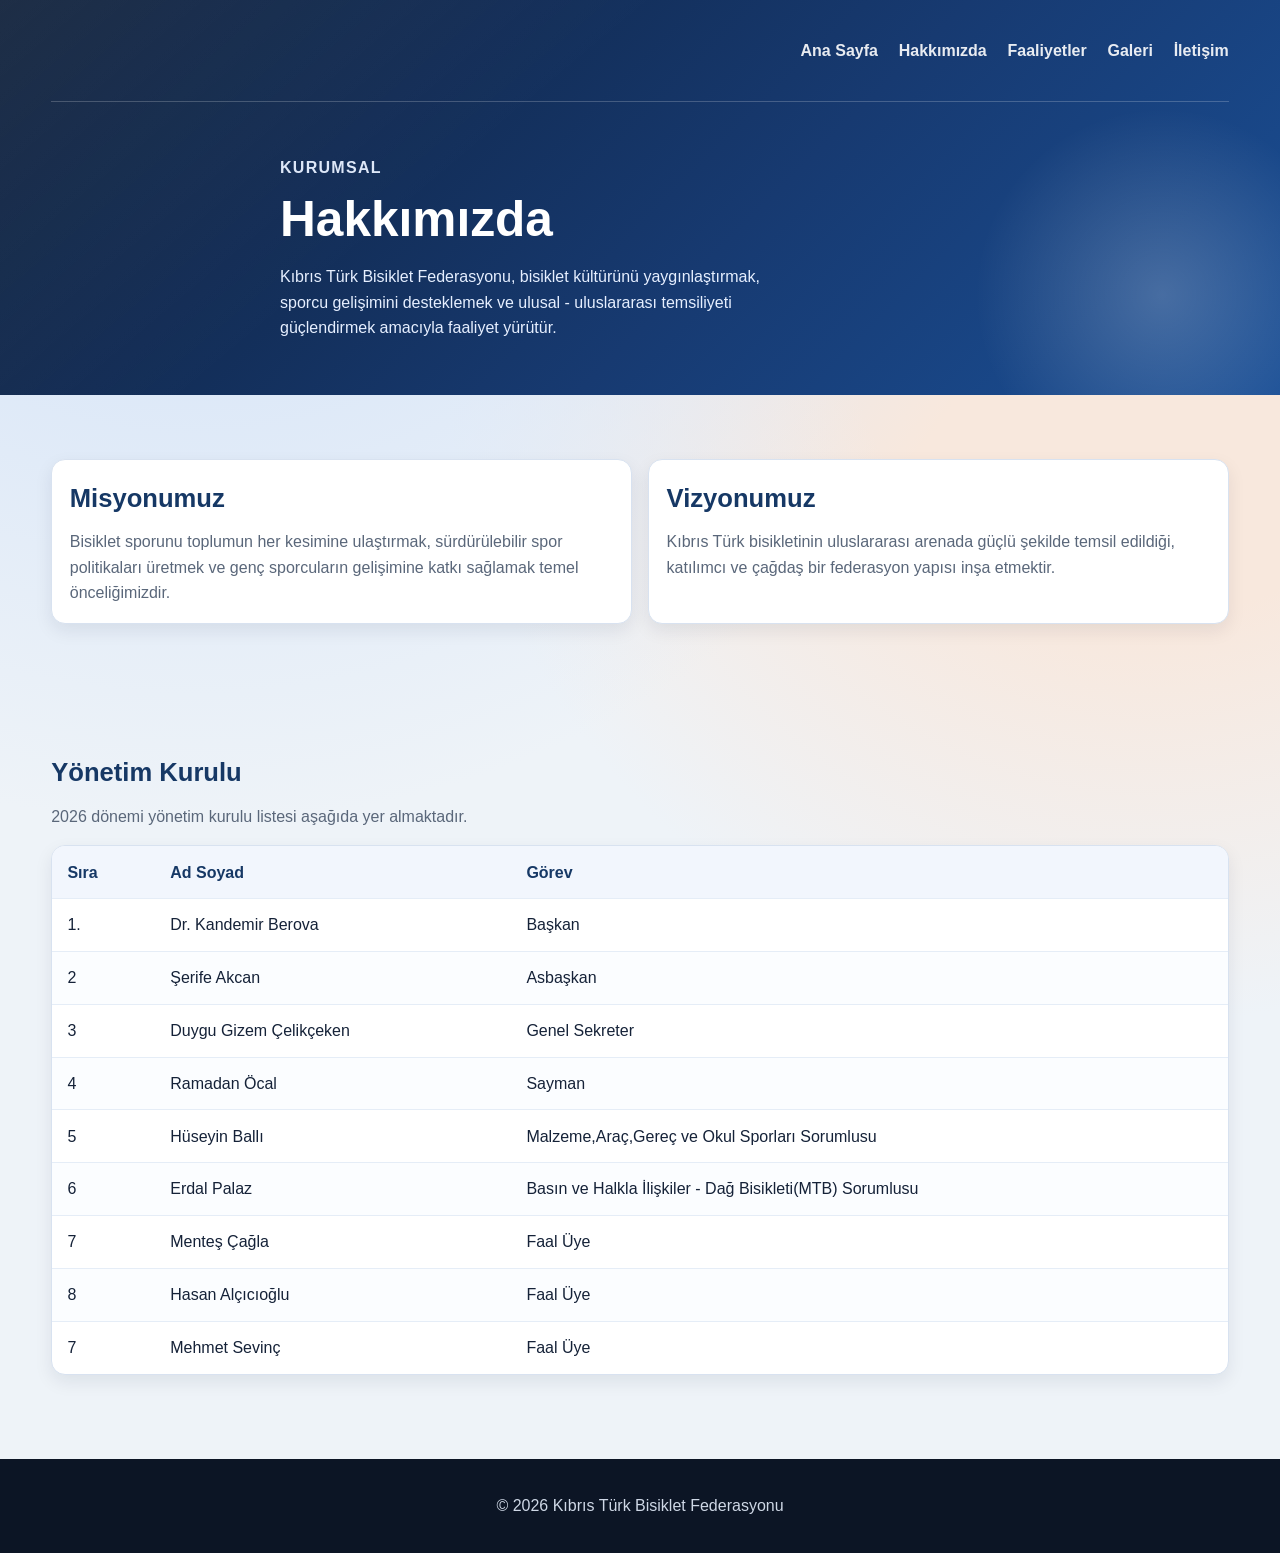
==== hakkimizda.html @ 2a04a649 "Update hakkimizda.html" ====
<!DOCTYPE html>
<html lang="tr">
  <head>
    <meta charset="UTF-8" />
    <meta name="viewport" content="width=device-width, initial-scale=1.0" />
    <title>Hakkımızda | Kıbrıs Türk Bisiklet Federasyonu</title>
    <link rel="stylesheet" href="styles.css" />
  </head>
  <body>
    <header class="hero page-hero">
      <nav class="container nav">
        <a class="brand" href="index.html" aria-label="KTBF Ana Sayfa">
          <img src="logo.svg" alt="KTBF logosu" />
        </a>
        <ul>
          <li><a href="index.html">Ana Sayfa</a></li>
          <li><a href="hakkimizda.html" aria-current="page">Hakkımızda</a></li>
          <li><a href="index.html#faaliyetler">Faaliyetler</a></li>
          <li><a href="index.html#galeri">Galeri</a></li>
          <li><a href="index.html#iletisim">İletişim</a></li>
        </ul>
      </nav>
      <section class="container hero-content page-hero-content">
        <p class="tag">Kurumsal</p>
        <h1>Hakkımızda</h1>
        <p>
          Kıbrıs Türk Bisiklet Federasyonu, bisiklet kültürünü yaygınlaştırmak,
          sporcu gelişimini desteklemek ve ulusal - uluslararası temsiliyeti
          güçlendirmek amacıyla faaliyet yürütür.
        </p>
      </section>
    </header>

    <main>
      <section class="container section about-layout">
        <article class="about-card">
          <h2>Misyonumuz</h2>
          <p>
            Bisiklet sporunu toplumun her kesimine ulaştırmak, sürdürülebilir
            spor politikaları üretmek ve genç sporcuların gelişimine katkı
            sağlamak temel önceliğimizdir.
          </p>
        </article>

        <article class="about-card">
          <h2>Vizyonumuz</h2>
          <p>
            Kıbrıs Türk bisikletinin uluslararası arenada güçlü şekilde temsil
            edildiği, katılımcı ve çağdaş bir federasyon yapısı inşa etmektir.
          </p>
        </article>
      </section>

      <section class="container section board-section">
        <h2>Yönetim Kurulu</h2>
        <p>2026 dönemi yönetim kurulu listesi aşağıda yer almaktadır.</p>

        <div class="table-wrap" role="region" aria-label="Yönetim kurulu tablosu">
          <table class="board-table">
            <thead>
              <tr>
                <th scope="col">Sıra</th>
                <th scope="col">Ad Soyad</th>
                <th scope="col">Görev</th>
              </tr>
            </thead>
            <tbody>
              <tr>
                <td>1.</td>
                <td>Dr. Kandemir Berova</td>
                <td>Başkan</td>
              </tr>
              <tr>
                <td>2</td>
                <td>Şerife Akcan</td>
                <td>Asbaşkan</td>
              </tr>
              <tr>
                <td>3</td>
                <td>Duygu Gizem Çelikçeken</td>
                <td>Genel Sekreter</td>
              </tr>
              <tr>
                <td>4</td>
                <td>Ramadan Öcal</td>
                <td>Sayman</td>
              </tr>
              <tr>
                <td>5</td>
                <td>Hüseyin Ballı</td>
                <td>Malzeme,Araç,Gereç ve Okul Sporları Sorumlusu</td>
              </tr>
              <tr>
                <td>6</td>
                <td>Erdal Palaz</td>
                <td>Basın ve Halkla İlişkiler - Dağ Bisikleti(MTB) Sorumlusu</td></tr>
                <tr>
                <td>7</td>
                <td>Menteş Çağla</td>
                <td>Faal Üye</td>
              </tr>
                <tr>
                <td>8</td>
                <td>Hasan Alçıcıoğlu</td>
                <td>Faal Üye</td>
              </tr>
                <tr>
                <td>7</td>
                <td>Mehmet Sevinç</td>
                <td>Faal Üye</td>
              </tr>
            </tbody>
          </table>
        </div>
      </section>
    </main>

    <footer>
      <div class="container">
        <p>© 2026 Kıbrıs Türk Bisiklet Federasyonu</p>
      </div>
    </footer>
  </body>
</html>
---- styles.css ----
:root {
  --bg: #eef3f8;
  --surface: #ffffff;
  --text: #152238;
  --muted: #5a677a;
  --primary: #0f5ec7;
  --accent: #ef5a21;
  --dark: #0d1e38;
  --card: #ffffff;
  --ring: rgba(15, 94, 199, 0.22);
}

* {
  box-sizing: border-box;
}

html {
  scroll-behavior: smooth;
}

body {
  margin: 0;
  font-family: "Trebuchet MS", "Segoe UI", sans-serif;
  color: var(--text);
  background:
    radial-gradient(circle at 15% -5%, #dce8f8 0 22%, transparent 46%),
    radial-gradient(circle at 90% 20%, #f8e8dd 0 18%, transparent 42%),
    var(--bg);
  line-height: 1.6;
}

.container {
  width: min(1180px, 92%);
  margin: 0 auto;
}

.hero {
  background:
    linear-gradient(140deg, rgba(255, 255, 255, 0.07), transparent 38%),
    linear-gradient(135deg, var(--dark), #173a71 58%, #1a4f96);
  color: #fff;
  padding-bottom: 3.8rem;
  position: relative;
  overflow: hidden;
}

.hero::after {
  content: "";
  position: absolute;
  inset: auto -8% -120px auto;
  width: 440px;
  height: 440px;
  background: radial-gradient(circle, rgba(255, 255, 255, 0.2), transparent 60%);
  pointer-events: none;
}

.nav {
  display: flex;
  justify-content: space-between;
  align-items: center;
  padding: 1.1rem 0;
  border-bottom: 1px solid rgba(255, 255, 255, 0.2);
  position: relative;
  z-index: 2;
}

.brand {
  display: inline-flex;
  align-items: center;
}

.brand img {
  height: 66px;
  width: auto;
  display: block;
  filter: drop-shadow(0 8px 14px rgba(0, 0, 0, 0.15));
}

.nav ul {
  display: flex;
  list-style: none;
  gap: 1.3rem;
  margin: 0;
  padding: 0;
}

.nav a {
  color: #fff;
  text-decoration: none;
  font-weight: 600;
  opacity: 0.9;
  transition: opacity 0.2s ease;
}

.nav a:hover,
.nav a:focus-visible {
  opacity: 1;
}

.hero-content {
  padding: 4rem 0 1rem;
  max-width: 720px;
  position: relative;
  z-index: 1;
}

.tag {
  opacity: 0.96;
  font-weight: 700;
  text-transform: uppercase;
  letter-spacing: 0.08em;
  color: #dbe9ff;
  margin: 0;
}

.hero-content h2 {
  margin: 0.65rem 0 0;
  max-width: 16ch;
  font-size: clamp(2rem, 4.8vw, 3.35rem);
  line-height: 1.15;
}

.hero-content p {
  margin: 1rem 0 0;
  color: #e6efff;
  max-width: 58ch;
}

.btn {
  display: inline-block;
  margin-top: 1.4rem;
  background: var(--primary);
  color: #fff;
  padding: 0.78rem 1.25rem;
  border-radius: 999px;
  text-decoration: none;
  font-weight: 700;
  letter-spacing: 0.01em;
  box-shadow: 0 10px 22px rgba(10, 36, 79, 0.35);
  transition: transform 0.2s ease, box-shadow 0.2s ease, background-color 0.2s ease;
}

.btn:hover,
.btn:focus-visible {
  background: #0b53b0;
  transform: translateY(-2px);
  box-shadow: 0 14px 26px rgba(10, 36, 79, 0.38);
}

.secondary-btn {
  background: transparent;
  color: var(--primary);
  border: 1px solid var(--primary);
  box-shadow: none;
}

.secondary-btn:hover,
.secondary-btn:focus-visible {
  background: rgba(15, 94, 199, 0.08);
  color: #0b53b0;
  box-shadow: none;
}

.section {
  padding: clamp(2.2rem, 6vw, 4rem) 0;
}

.section h3 {
  margin: 0;
  font-size: clamp(1.45rem, 3vw, 2rem);
  color: #0f2547;
}

.section p {
  color: var(--muted);
}

#hakkimizda,
#iletisim {
  max-width: 900px;
}

#talimatlar {
  max-width: 900px;
}

.downloads {
  margin-top: 1rem;
  padding: 1rem 1.2rem;
  border: 1px solid #d8e2f0;
  border-radius: 14px;
  background: var(--surface);
  box-shadow: 0 7px 18px rgba(9, 26, 49, 0.08);
}

.downloads h4 {
  margin: 0 0 0.6rem;
  color: #163865;
}

.downloads ul {
  margin: 0;
  padding-left: 1rem;
}

.downloads a {
  color: var(--primary);
  font-weight: 600;
}

.downloads a:hover,
.downloads a:focus-visible {
  color: #0b53b0;
}

.downloads .loading {
  color: var(--muted);
  font-style: italic;
  list-style: none;
}

#galeri p {
  margin: 0.65rem 0 1.2rem;
}

.slider {
  position: relative;
  border-radius: 18px;
  overflow: hidden;
  background: linear-gradient(180deg, #0f2546, #1b4a88);
  box-shadow: 0 16px 30px rgba(13, 30, 56, 0.2);
  max-width: 640px;
  margin-left: auto;
  margin-right: auto;
}

.slides {
  display: flex;
  transition: transform 0.45s ease;
  will-change: transform;
}

.slide {
  min-width: 100%;
  margin: 0;
  aspect-ratio: 16 / 9;
}

.slide img {
  width: 100%;
  height: 100%;
  object-fit: cover;
  display: block;
}

.slider-btn {
  position: absolute;
  top: 50%;
  transform: translateY(-50%);
  border: 0;
  width: 42px;
  height: 42px;
  border-radius: 50%;
  background: rgba(12, 25, 49, 0.65);
  color: #fff;
  font-size: 1.2rem;
  cursor: pointer;
  transition: background-color 0.2s ease, transform 0.2s ease;
}

.slider-btn:hover,
.slider-btn:focus-visible {
  background: rgba(12, 25, 49, 0.88);
  transform: translateY(-50%) scale(1.05);
}

.slider-btn.prev {
  left: 0.8rem;
}

.slider-btn.next {
  right: 0.8rem;
}

.slider-dots {
  position: absolute;
  left: 50%;
  bottom: 0.8rem;
  transform: translateX(-50%);
  display: flex;
  align-items: center;
  gap: 0.45rem;
  padding: 0.3rem 0.6rem;
  border-radius: 999px;
  background: rgba(13, 30, 56, 0.55);
}

.slider-dots button {
  width: 10px;
  height: 10px;
  border-radius: 50%;
  border: 0;
  background: rgba(255, 255, 255, 0.4);
  cursor: pointer;
  padding: 0;
}

.slider-dots button.is-active {
  background: var(--accent);
}

#faaliyetler {
  background: linear-gradient(180deg, rgba(255, 255, 255, 0.6), rgba(255, 255, 255, 0.86));
  border-radius: 18px;
  margin-top: 1rem;
  margin-bottom: 1rem;
  padding-left: clamp(1rem, 3vw, 2rem);
  padding-right: clamp(1rem, 3vw, 2rem);
  box-shadow: 0 14px 28px rgba(13, 30, 56, 0.08);
}

.cards {
  display: grid;
  grid-template-columns: repeat(auto-fit, minmax(220px, 1fr));
  gap: 1.15rem;
  margin-top: 1rem;
}

.card {
  background: var(--card);
  padding: 1.1rem;
  border-radius: 14px;
  border: 1px solid #d8e2f0;
  box-shadow: 0 7px 18px rgba(9, 26, 49, 0.08);
  transition: transform 0.22s ease, box-shadow 0.22s ease, border-color 0.22s ease;
}

.card h4 {
  margin: 0;
  color: #163865;
}

.card p {
  margin: 0.55rem 0 0;
}

.card:hover {
  transform: translateY(-4px);
  border-color: var(--ring);
  box-shadow: 0 14px 24px rgba(9, 26, 49, 0.14);
}

.page-hero {
  padding-bottom: 2.4rem;
}

.page-hero-content {
  padding-top: 2.3rem;
}

.page-hero-content h1 {
  margin: 0.65rem 0 0;
  font-size: clamp(2rem, 4.8vw, 3.1rem);
  line-height: 1.15;
}

.about-layout {
  display: grid;
  grid-template-columns: repeat(auto-fit, minmax(260px, 1fr));
  gap: 1rem;
}

.about-card {
  background: var(--surface);
  border: 1px solid #d8e2f0;
  border-radius: 14px;
  padding: 1.1rem;
  box-shadow: 0 7px 18px rgba(9, 26, 49, 0.08);
}

.about-card h2,
.board-section h2 {
  margin: 0;
  color: #163865;
  font-size: clamp(1.25rem, 2.5vw, 1.6rem);
}

.about-card p {
  margin: 0.65rem 0 0;
}

.board-section p {
  margin: 0.65rem 0 1rem;
}

.table-wrap {
  overflow-x: auto;
  border-radius: 14px;
  border: 1px solid #d8e2f0;
  background: var(--surface);
  box-shadow: 0 7px 18px rgba(9, 26, 49, 0.08);
}

.board-table {
  width: 100%;
  border-collapse: collapse;
  min-width: 520px;
}

.board-table th,
.board-table td {
  text-align: left;
  padding: 0.82rem 0.95rem;
  border-bottom: 1px solid #e5edf7;
}

.board-table thead th {
  background: #f2f6fd;
  color: #163865;
  font-weight: 700;
}

.board-table tbody tr:nth-child(even) {
  background: #fbfdff;
}

.board-table tbody tr:hover {
  background: #f5f9ff;
}

.board-table tbody tr:last-child td {
  border-bottom: 0;
}

footer {
  background: #0c1525;
  color: #cfd8e6;
  text-align: center;
  padding: 1.15rem 0;
  margin-top: 1.25rem;
}

@media (max-width: 860px) {
  .nav {
    flex-direction: column;
    align-items: flex-start;
    gap: 0.7rem;
  }

  .nav ul {
    width: 100%;
    flex-wrap: wrap;
    gap: 0.9rem 1.1rem;
  }

  .brand img {
    height: 58px;
  }

  .hero-content {
    padding-top: 2.8rem;
  }

  .hero-content h2 {
    max-width: 100%;
  }
}

@media (min-width: 861px) {
  .slider {
    max-width: 560px;
  }
}

@media (max-width: 520px) {
  .container {
    width: min(1180px, 94%);
  }

  .slider-btn {
    width: 36px;
    height: 36px;
    font-size: 1rem;
  }

  .btn {
    width: 100%;
    text-align: center;
  }

  .board-table {
    min-width: 460px;
  }
}
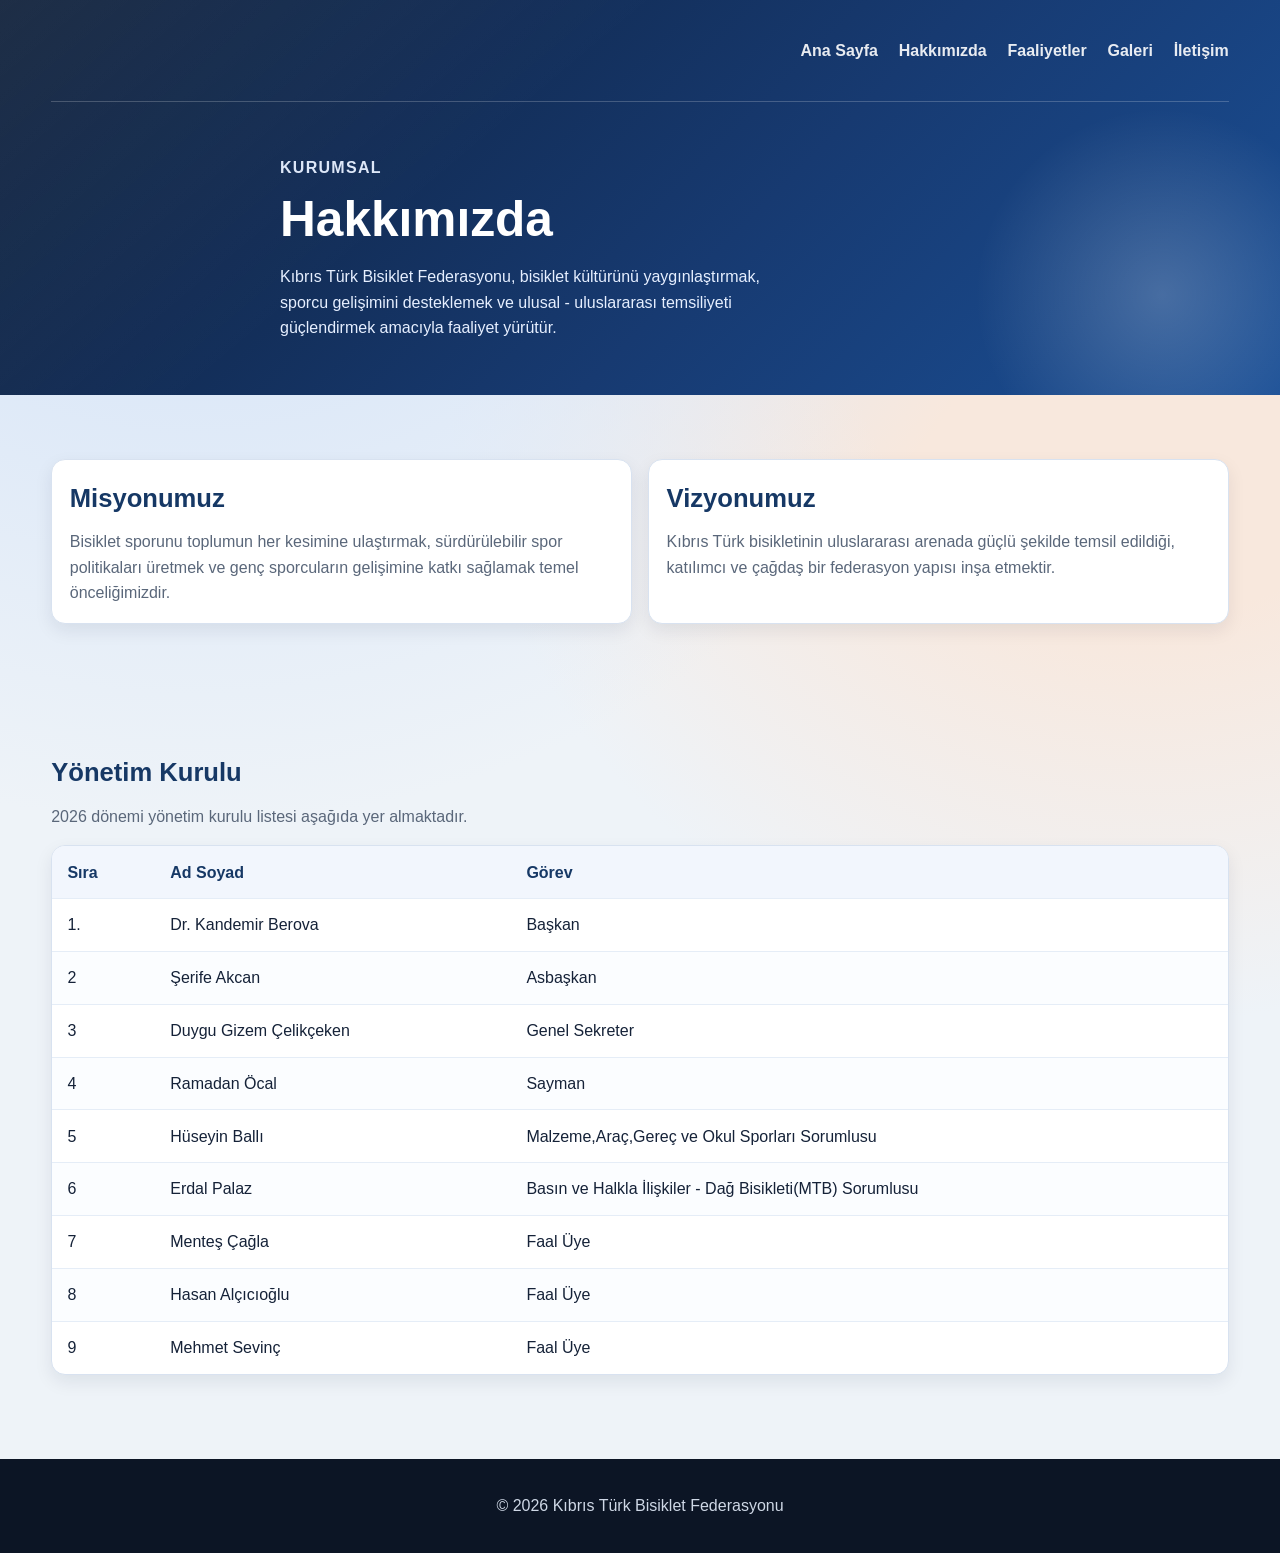
==== commit c8463d31: "Update hakkimizda.html" ====
--- a/hakkimizda.html
+++ b/hakkimizda.html
@@ -105,7 +105,7 @@
                 <td>Faal Üye</td>
               </tr>
                 <tr>
-                <td>7</td>
+                <td>9</td>
                 <td>Mehmet Sevinç</td>
                 <td>Faal Üye</td>
               </tr>
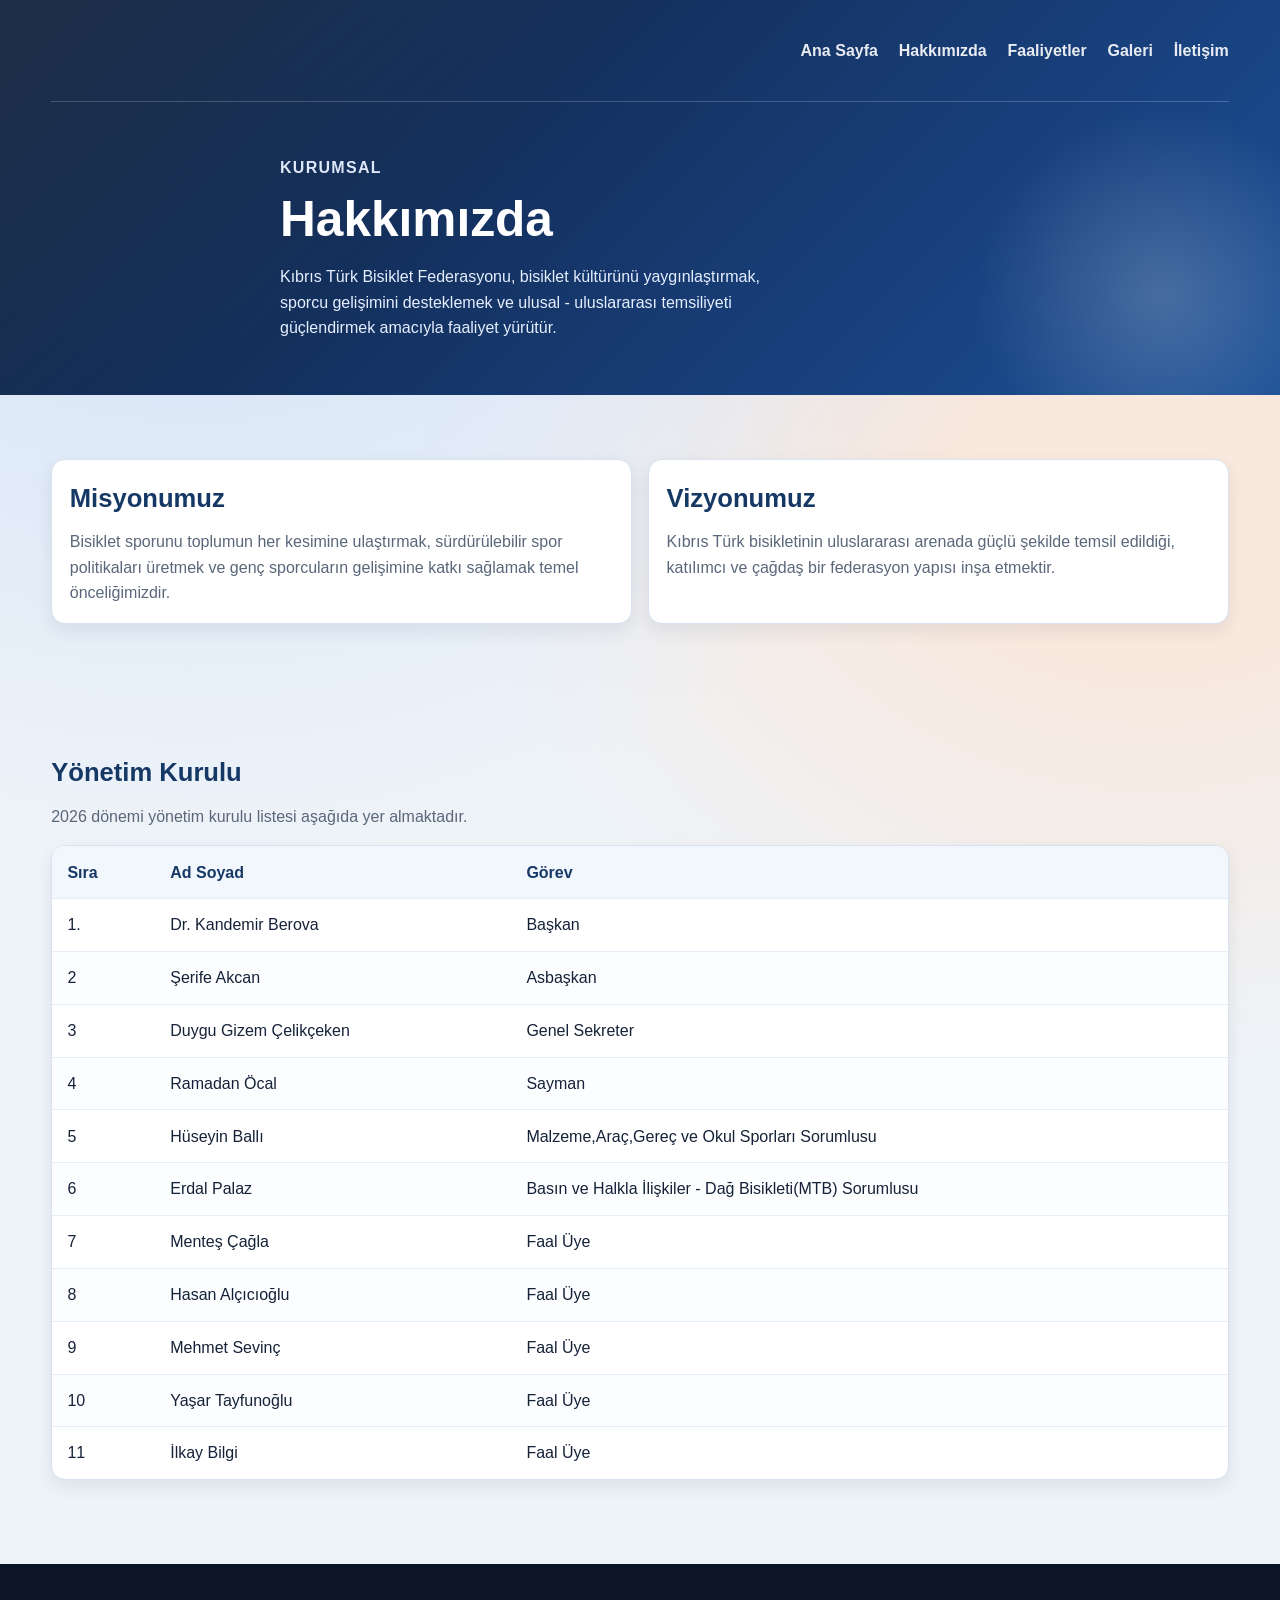
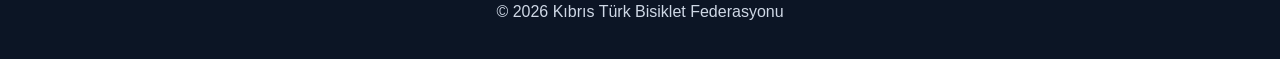
==== commit 1887a17e: "Update hakkimizda.html" ====
--- a/hakkimizda.html
+++ b/hakkimizda.html
@@ -109,6 +109,16 @@
                 <td>Mehmet Sevinç</td>
                 <td>Faal Üye</td>
               </tr>
+                <tr>
+                <td>10</td>
+                <td>Yaşar Tayfunoğlu</td>
+                <td>Faal Üye</td>
+                <tr>
+                <td>11</td>
+                <td>İlkay Bilgi</td>
+                <td>Faal Üye</td>
+              </tr>
+              </tr>
             </tbody>
           </table>
         </div>
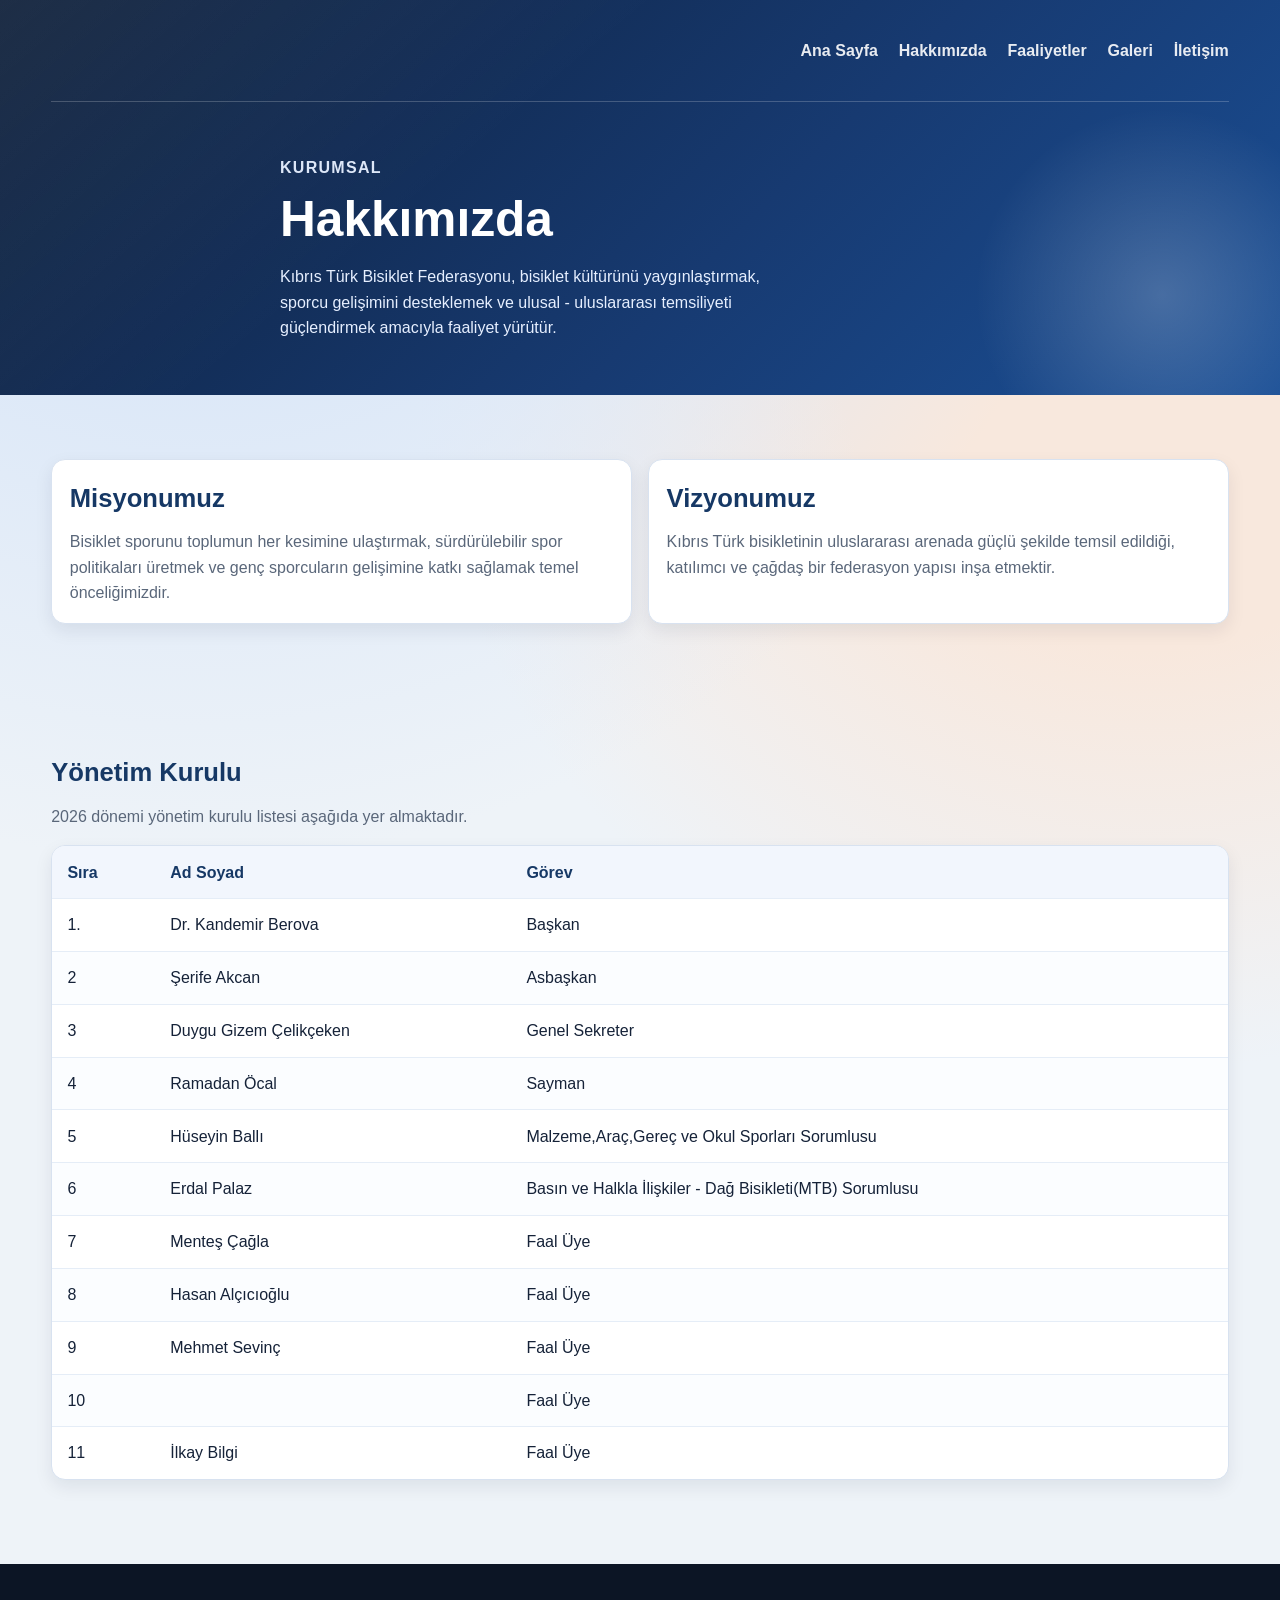
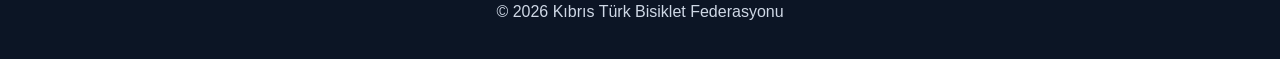
==== commit 243f808d: "Update hakkimizda.html" ====
--- a/hakkimizda.html
+++ b/hakkimizda.html
@@ -111,7 +111,7 @@
               </tr>
                 <tr>
                 <td>10</td>
-                <td>Yaşar Tayfunoğlu</td>
+                <td></td>
                 <td>Faal Üye</td>
                 <tr>
                 <td>11</td>
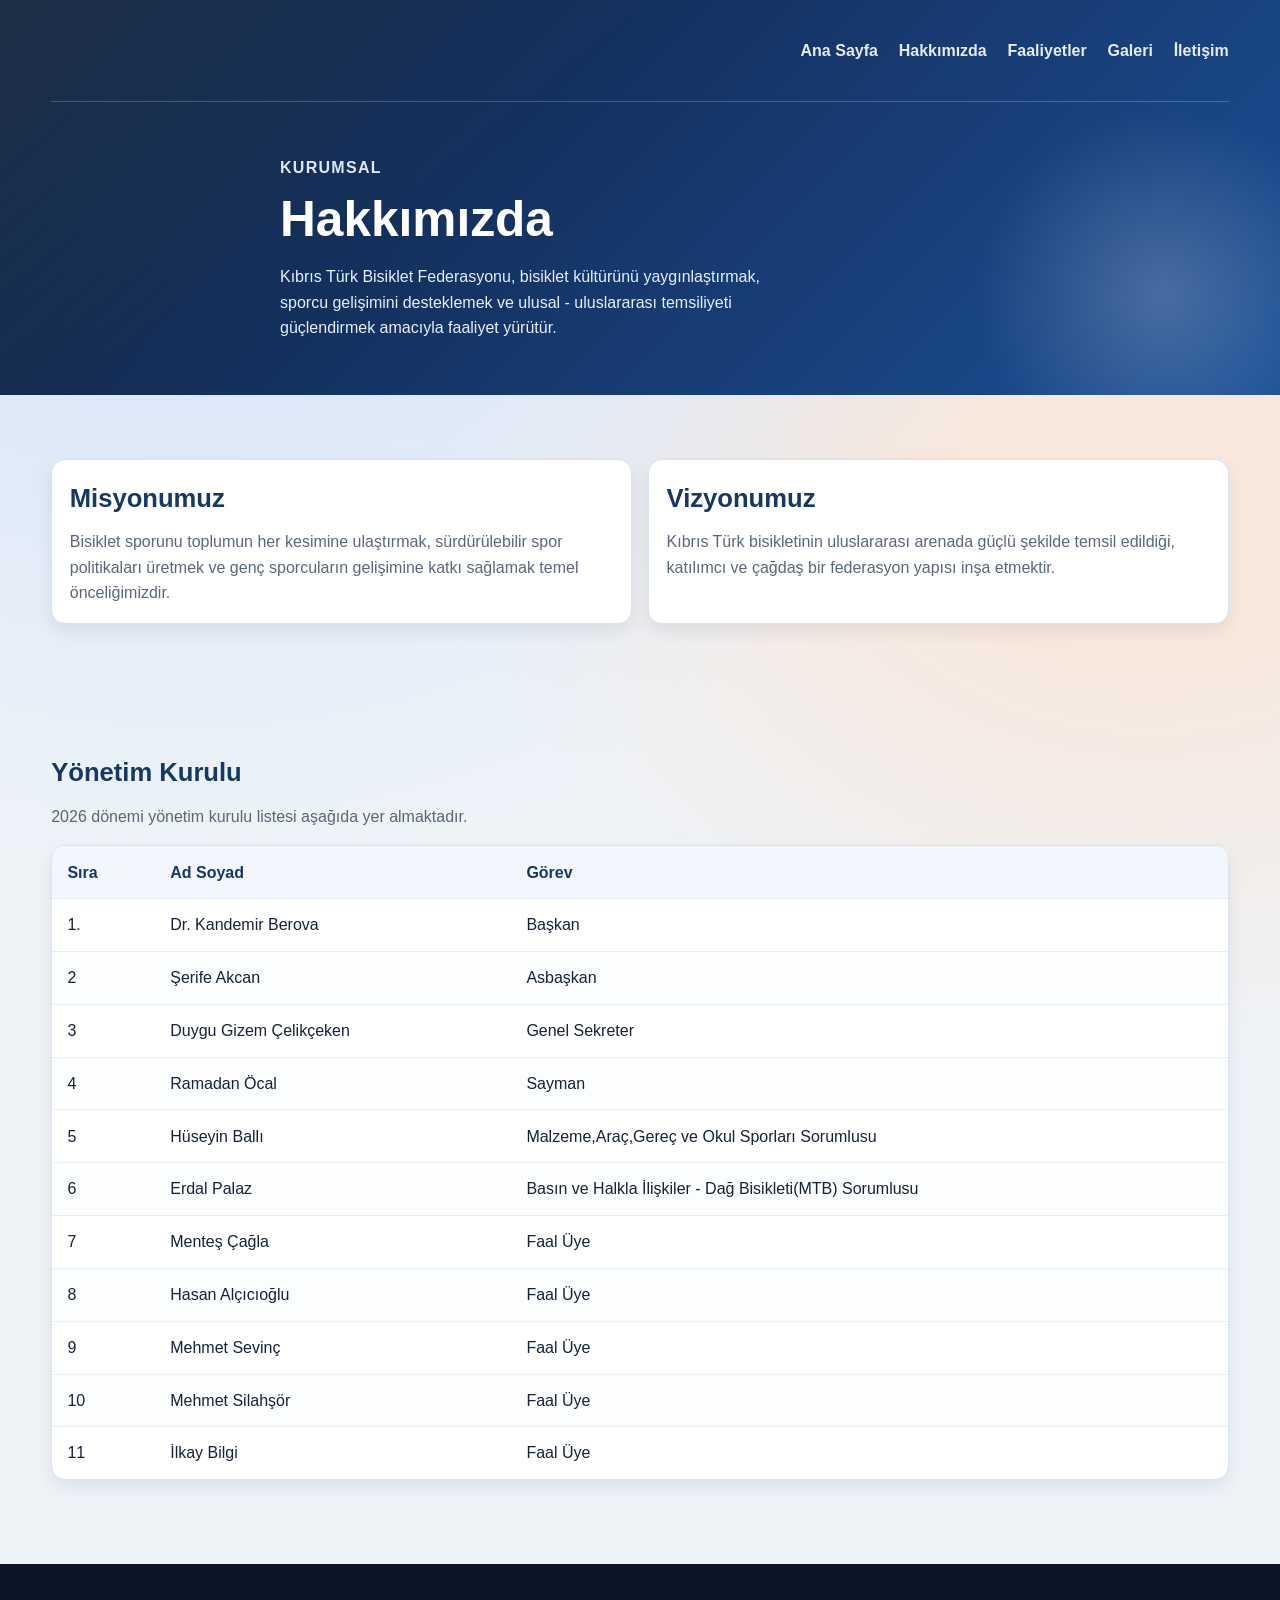
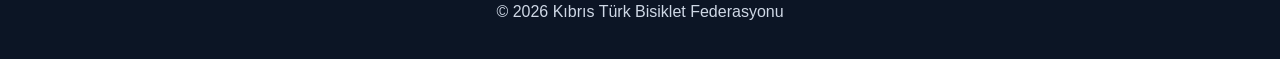
==== commit a21d725e: "Update hakkimizda.html" ====
--- a/hakkimizda.html
+++ b/hakkimizda.html
@@ -111,7 +111,7 @@
               </tr>
                 <tr>
                 <td>10</td>
-                <td></td>
+                <td>Mehmet Silahşör</td>
                 <td>Faal Üye</td>
                 <tr>
                 <td>11</td>
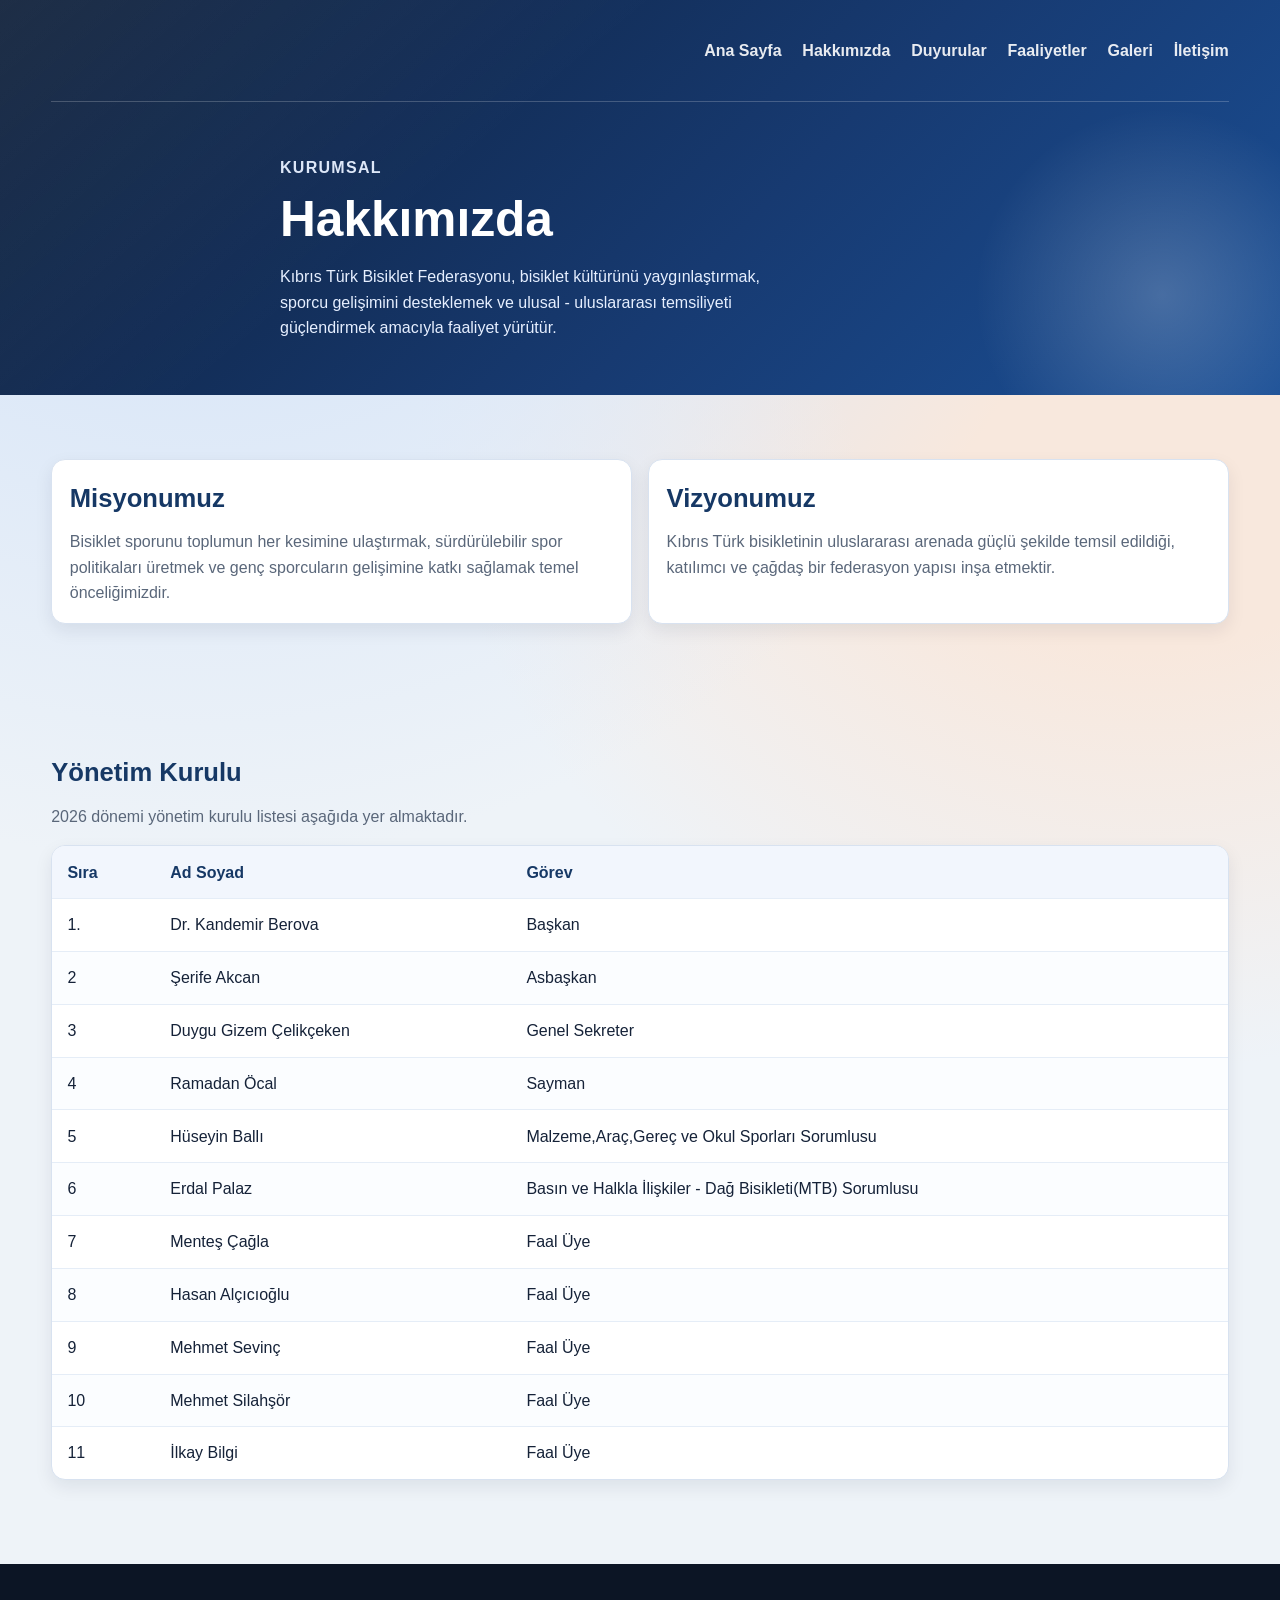
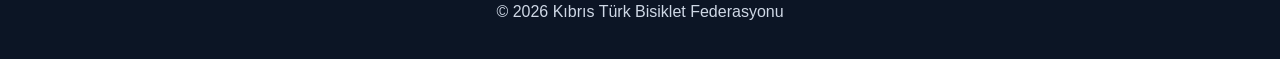
==== commit 52d8178b: "Add announcements page and related functionality - Created a new HTML file for the announcements pag" ====
--- a/hakkimizda.html
+++ b/hakkimizda.html
@@ -15,6 +15,7 @@
         <ul>
           <li><a href="index.html">Ana Sayfa</a></li>
           <li><a href="hakkimizda.html" aria-current="page">Hakkımızda</a></li>
+          <li><a href="duyurular.html">Duyurular</a></li>
           <li><a href="index.html#faaliyetler">Faaliyetler</a></li>
           <li><a href="index.html#galeri">Galeri</a></li>
           <li><a href="index.html#iletisim">İletişim</a></li>
--- a/styles.css
+++ b/styles.css
@@ -4,6 +4,7 @@
   --text: #152238;
   --muted: #5a677a;
   --primary: #0f5ec7;
+  --primary-hover: #0b53b0;
   --accent: #ef5a21;
   --dark: #0d1e38;
   --card: #ffffff;
@@ -178,6 +179,36 @@
 #hakkimizda,
 #iletisim {
   max-width: 900px;
+}
+
+#iletisim .contact-item {
+  display: flex;
+  align-items: center;
+  gap: 0.55rem;
+  margin: 0.45rem 0;
+}
+
+#iletisim .contact-link {
+  display: inline-flex;
+  align-items: center;
+  gap: 0.55rem;
+  text-decoration: none;
+}
+
+#iletisim .contact-icon {
+  width: 18px;
+  height: 18px;
+  flex: 0 0 18px;
+}
+
+#iletisim a {
+  color: var(--primary);
+  font-weight: 600;
+}
+
+#iletisim a:hover,
+#iletisim a:focus-visible {
+  color: var(--primary-hover);
 }
 
 #talimatlar {
@@ -309,6 +340,17 @@
   background: var(--accent);
 }
 
+.gallery-status {
+  margin-top: 0.8rem;
+  text-align: center;
+  color: var(--muted);
+  font-style: italic;
+}
+
+.gallery-status.is-hidden {
+  display: none;
+}
+
 #faaliyetler {
   background: linear-gradient(180deg, rgba(255, 255, 255, 0.6), rgba(255, 255, 255, 0.86));
   border-radius: 18px;
@@ -432,6 +474,48 @@
   border-bottom: 0;
 }
 
+.announcements-head h2 {
+  margin: 0;
+  color: #163865;
+}
+
+.announcements-head p {
+  margin: 0.55rem 0 0;
+}
+
+.announcements-grid {
+  margin-top: 1rem;
+  display: grid;
+  grid-template-columns: repeat(auto-fit, minmax(260px, 1fr));
+  gap: 1rem;
+}
+
+.announcement-card {
+  background: var(--surface);
+  border: 1px solid #d8e2f0;
+  border-radius: 14px;
+  padding: 1rem 1.05rem;
+  box-shadow: 0 7px 18px rgba(9, 26, 49, 0.08);
+}
+
+.announcement-card h3 {
+  margin: 0.3rem 0 0.45rem;
+  color: #163865;
+  font-size: 1.15rem;
+}
+
+.announcement-card p {
+  margin: 0 0 0.8rem;
+  color: var(--muted);
+}
+
+.announcement-date {
+  margin: 0;
+  color: #0f5ec7;
+  font-weight: 700;
+  font-size: 0.9rem;
+}
+
 footer {
   background: #0c1525;
   color: #cfd8e6;
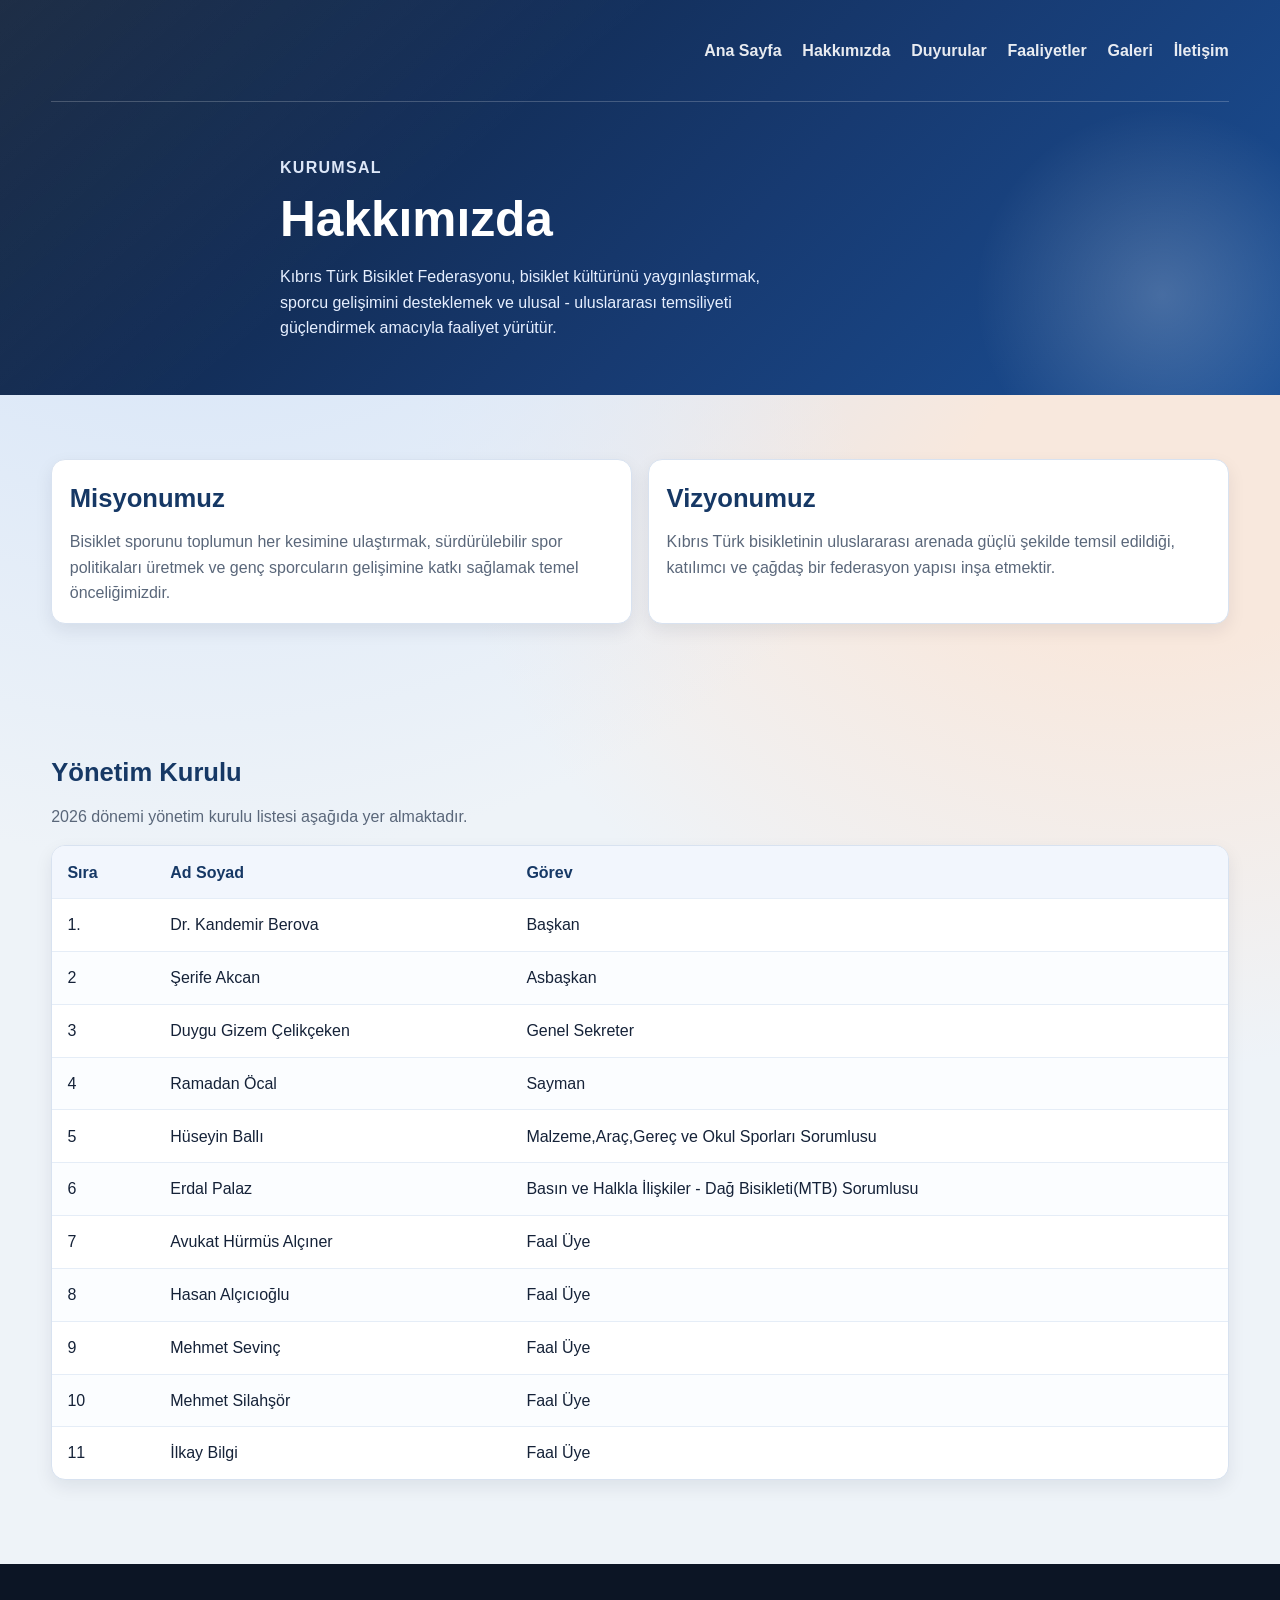
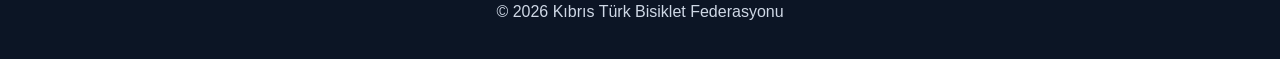
==== commit 9a9b7102: "Update hakkimizda.html" ====
--- a/hakkimizda.html
+++ b/hakkimizda.html
@@ -97,7 +97,7 @@
                 <td>Basın ve Halkla İlişkiler - Dağ Bisikleti(MTB) Sorumlusu</td></tr>
                 <tr>
                 <td>7</td>
-                <td>Menteş Çağla</td>
+                <td>Avukat Hürmüs Alçıner</td>
                 <td>Faal Üye</td>
               </tr>
                 <tr>
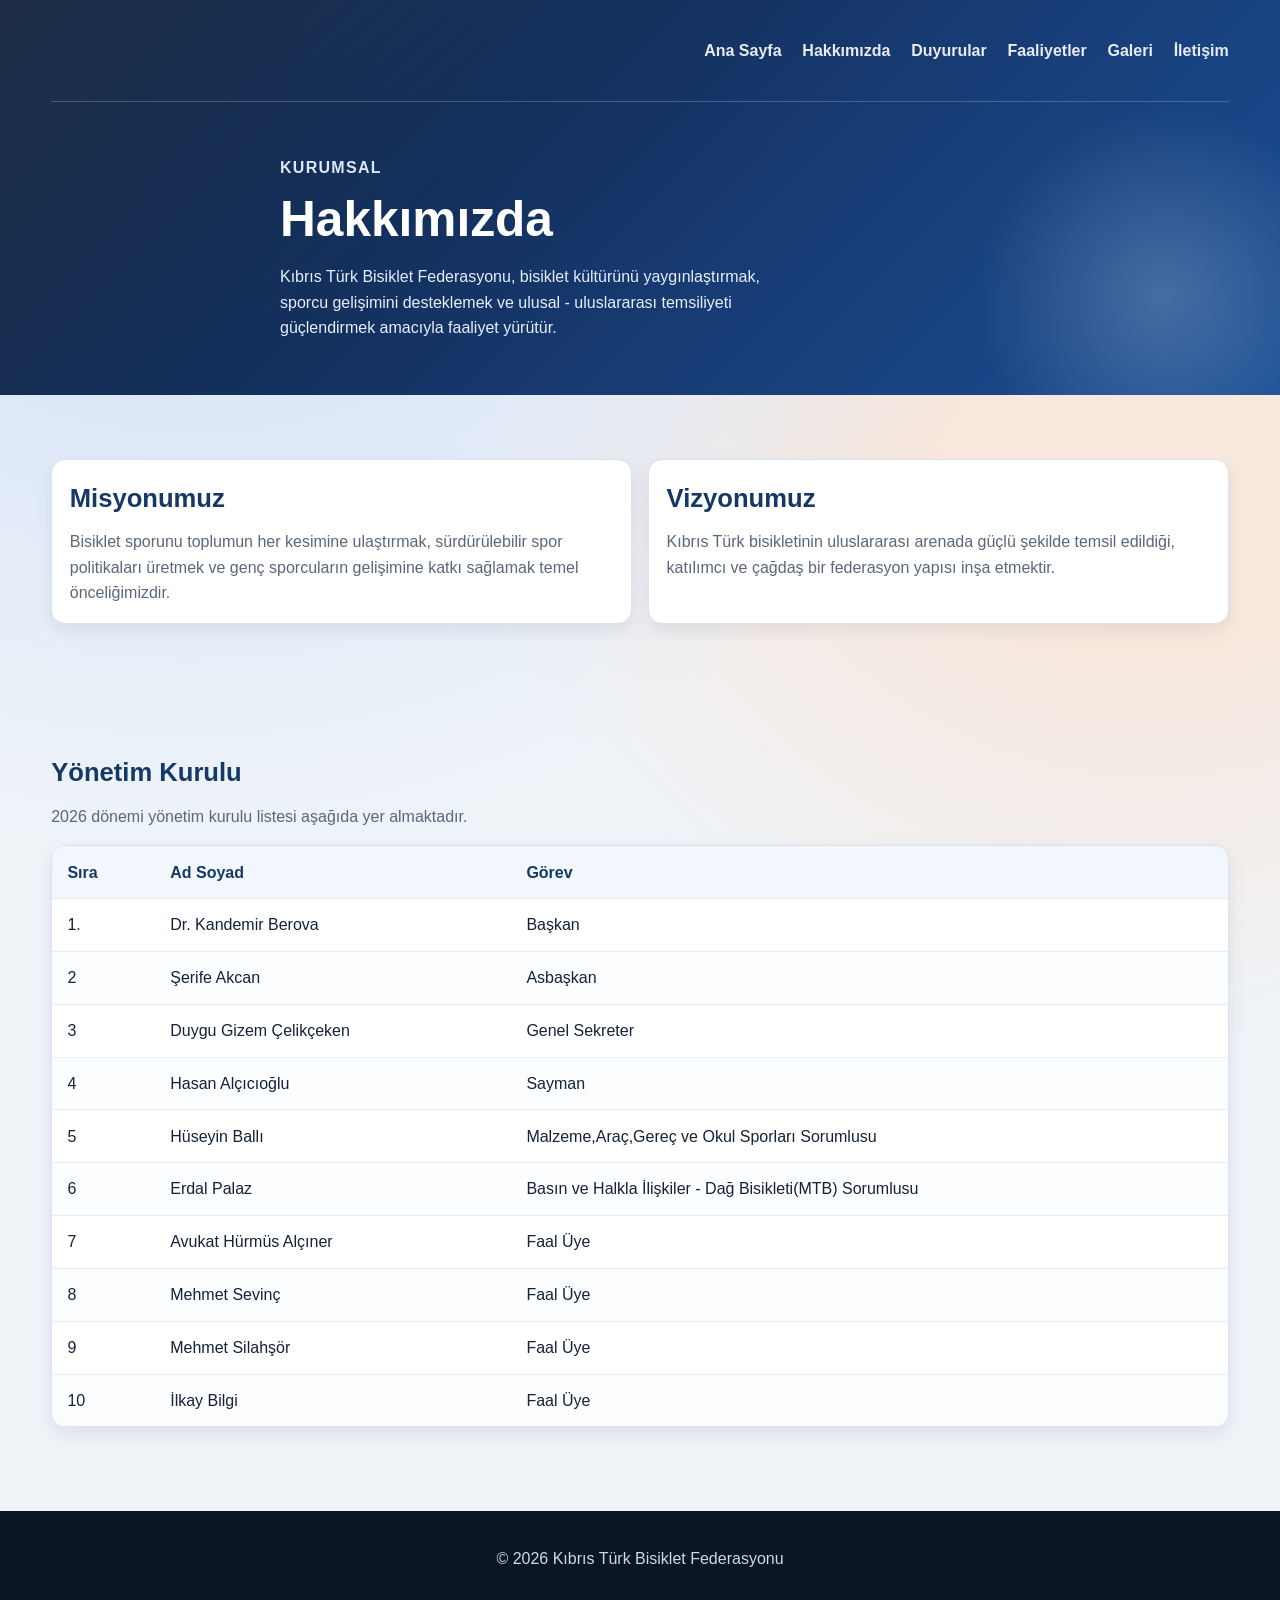
==== commit 7d786c85: "Update board member names in hakkimizda.html for accuracy" ====
--- a/hakkimizda.html
+++ b/hakkimizda.html
@@ -83,7 +83,7 @@
               </tr>
               <tr>
                 <td>4</td>
-                <td>Ramadan Öcal</td>
+                <td>Hasan Alçıcıoğlu</td>
                 <td>Sayman</td>
               </tr>
               <tr>
@@ -99,23 +99,18 @@
                 <td>7</td>
                 <td>Avukat Hürmüs Alçıner</td>
                 <td>Faal Üye</td>
-              </tr>
+
                 <tr>
                 <td>8</td>
-                <td>Hasan Alçıcıoğlu</td>
+                <td>Mehmet Sevinç</td>
                 <td>Faal Üye</td>
               </tr>
                 <tr>
                 <td>9</td>
-                <td>Mehmet Sevinç</td>
-                <td>Faal Üye</td>
-              </tr>
-                <tr>
-                <td>10</td>
                 <td>Mehmet Silahşör</td>
                 <td>Faal Üye</td>
                 <tr>
-                <td>11</td>
+                <td>10</td>
                 <td>İlkay Bilgi</td>
                 <td>Faal Üye</td>
               </tr>
--- a/styles.css
+++ b/styles.css
@@ -162,6 +162,24 @@
   box-shadow: none;
 }
 
+.hero-buttons {
+  display: flex;
+  flex-wrap: wrap;
+  gap: 1rem;
+  margin-top: 0.5rem;
+}
+
+.register-btn {
+  background: #1a8a3f;
+  box-shadow: 0 10px 22px rgba(26, 138, 63, 0.35);
+}
+
+.register-btn:hover,
+.register-btn:focus-visible {
+  background: #147033 !important;
+  box-shadow: 0 14px 26px rgba(26, 138, 63, 0.4) !important;
+}
+
 .section {
   padding: clamp(2.2rem, 6vw, 4rem) 0;
 }
@@ -248,6 +266,13 @@
   color: var(--muted);
   font-style: italic;
   list-style: none;
+}
+
+.downloads li .press-date {
+  display: inline-block;
+  min-width: 8rem;
+  color: var(--muted);
+  font-size: 0.85rem;
 }
 
 #galeri p {
@@ -474,6 +499,43 @@
   border-bottom: 0;
 }
 
+/* Race Calendar */
+.race-calendar td:first-child {
+  width: 2.5rem;
+  text-align: center;
+  font-weight: 700;
+  color: var(--muted);
+}
+
+.race-calendar td:nth-child(2) {
+  white-space: nowrap;
+  font-weight: 600;
+}
+
+.status-badge {
+  display: inline-block;
+  padding: 0.25rem 0.7rem;
+  border-radius: 999px;
+  font-size: 0.8rem;
+  font-weight: 700;
+  letter-spacing: 0.02em;
+}
+
+.status-badge.completed {
+  background: #e3f5e8;
+  color: #147033;
+}
+
+.status-badge.planned {
+  background: #f0f4fe;
+  color: #0f5ec7;
+}
+
+.race-calendar-footer {
+  margin-top: 1.2rem;
+  text-align: right;
+}
+
 .announcements-head h2 {
   margin: 0;
   color: #163865;
